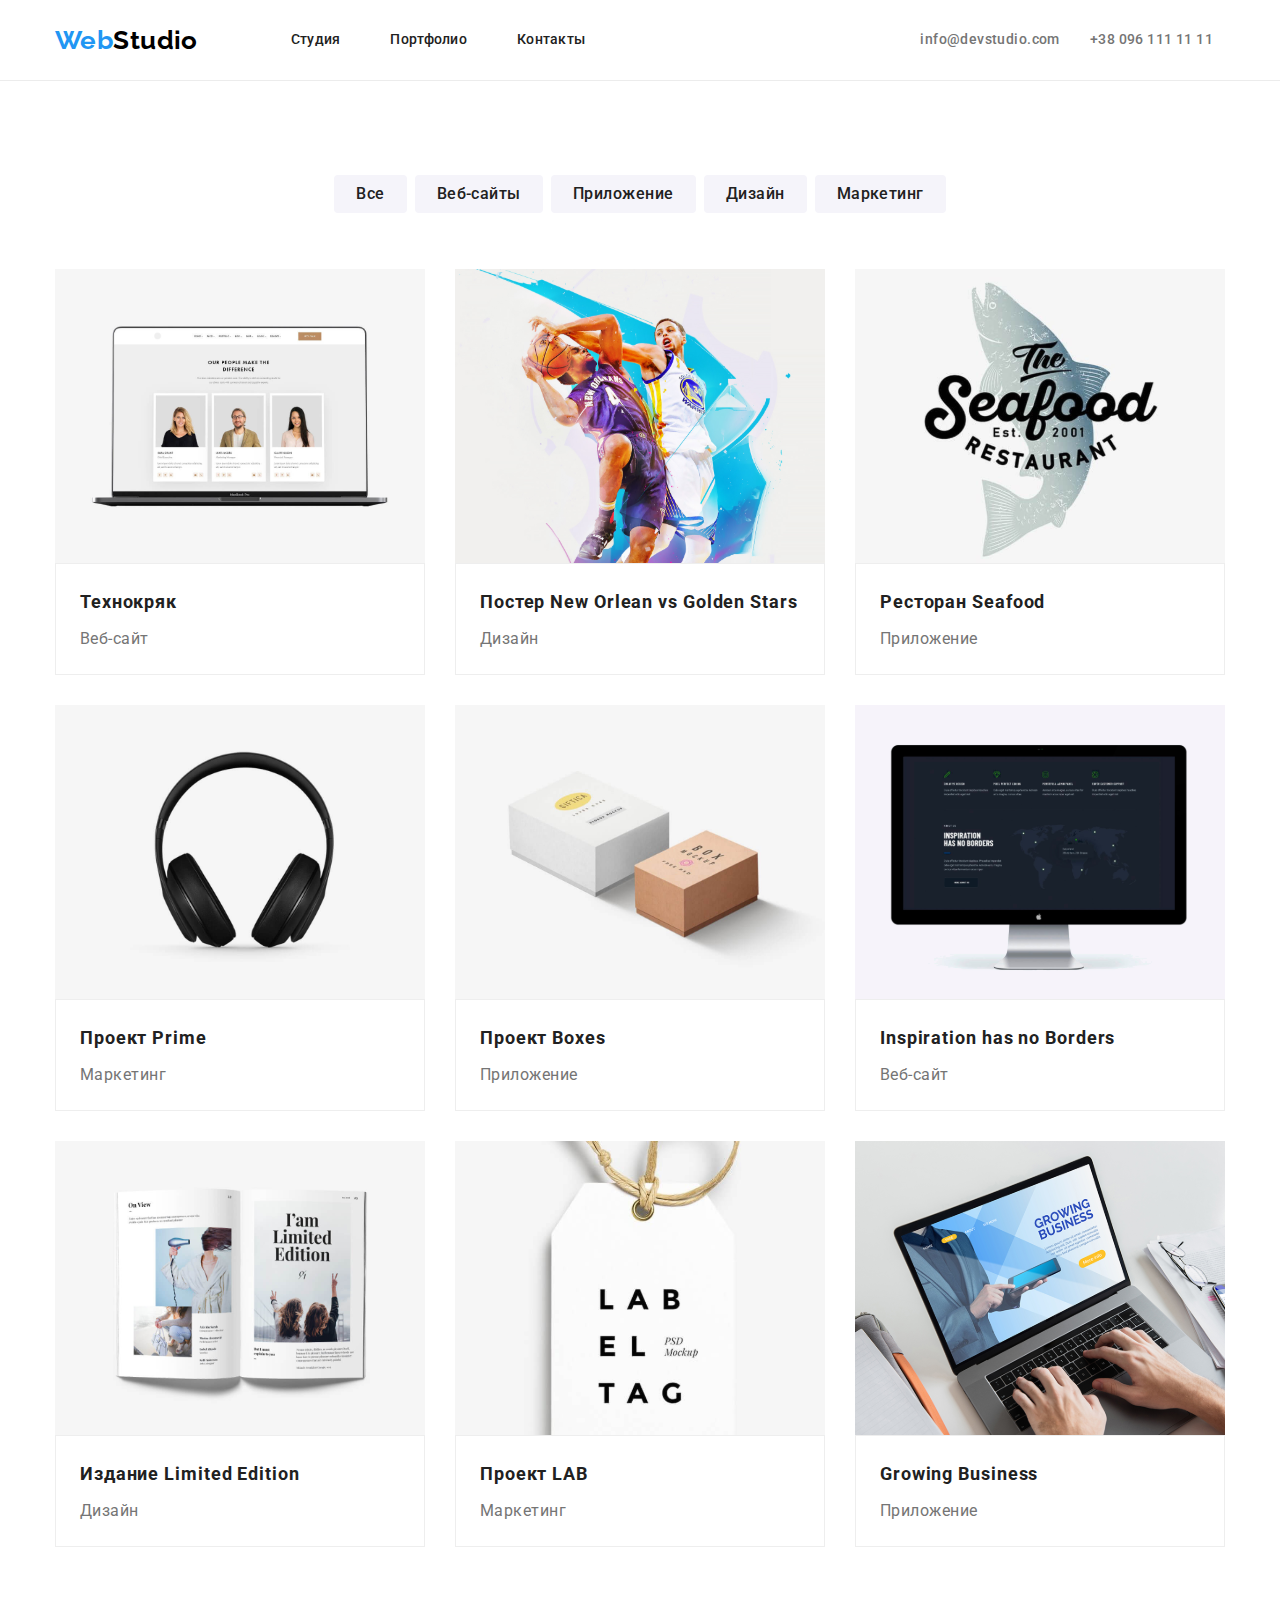
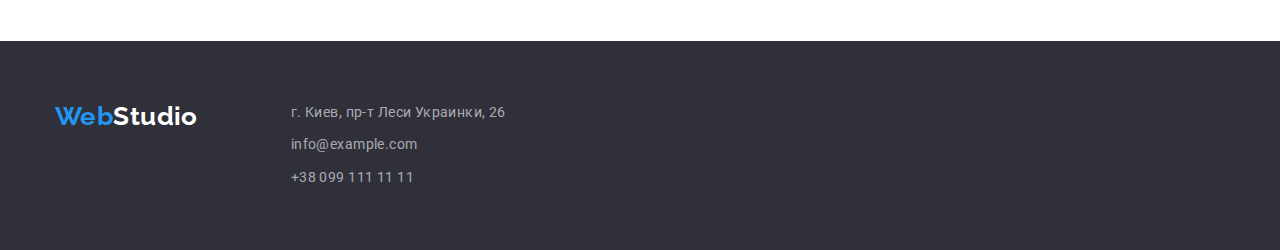
==== portfolio.html @ 69f73928 "Add files via upload" ====
<!DOCTYPE html>
<html lang="ru">
  <head>
    <meta charset="UTF-8" />
    <meta http-equiv="X-UA-Compatible" content="IE=edge" />
    <meta name="viewport" content="width=device-width, initial-scale=1.0" />
    <link rel="stylesheet" href="css/normalize.css" />
    <link
      href="https://fonts.googleapis.com/css2?family=Raleway:wght@700&family=Roboto:wght@400;500;700;900&display=swap"
      rel="stylesheet"
    />
    <link rel="stylesheet" href="./css/style.css" />
    <title>Document</title>
  </head>
  <!--лого-->
  <body>
    <header class="header">
      <div class="container head-container">
        <nav class="nav">
          <a href="./index.html" class="main logo"
            ><span class="logo-style">Web</span><span class="logo-style2">Studio</span></a
          >
          <!--меню-->
          <ul class="nav menu-nav">
            <li class="menu-nav__link">
              <a href="./index.html" class="link nav-link">Студия</a>
            </li>
            <li class="menu-nav__link">
              <a href="./portfolio.html" class="link nav-link">Портфолио</a>
            </li>
            <li class="menu-nav__link">
              <a href="./contacts.html" class="link nav-link">Контакты</a>
            </li>
          </ul>
        </nav>
        <ul class="menu-contacts">
          <li class="contacts-nav__item">
            <a href="mailto:info@devstudio.com" class="link contacts-nav__link">
              info@devstudio.com</a
            >
          </li>
          <li class="contacts-nav__item">
            <a href="tel:+380961111111" class="link contacts-nav__link">+38 096 111 11 11</a>
          </li>
        </ul>
      </div>
    </header>
    <main>
      <section class="section portfolio-nav">
        <div class="container filter-container">
          <ul class="filter list">
            <li class="filter_item"><button type="button" class="button second">Все</button></li>
            <li class="filter_item">
              <button type="button" class="button second">Веб-сайты</button>
            </li>
            <li class="filter_item">
              <button type="button" class="button second">Приложение</button>
            </li>
            <li class="filter_item"><button type="button" class="button second">Дизайн</button></li>
            <li class="filter_item">
              <button type="button" class="button second">Маркетинг</button>
            </li>
          </ul>
          <ul class="product list">
            <li class="product-item">
              <a href class="link link-item">
                <img src="./images/img.svg" width="380" alt="notebook" class="product-img" />
                <div class="product__content">
                  <h2 class="portfolio-main">Технокряк</h2>
                  <p class="portfolio-text">Веб-сайт</p>
                </div>
              </a>
            </li>
            <li class="product-item">
              <a href class="link link-item">
                <img src="./images/img1.svg" width="380" alt="basketball" class="product-img" />
                <div class="product__content">
                  <h2 class="portfolio-main">Постер New Orlean vs Golden Stars</h2>
                  <p class="portfolio-text">Дизайн</p>
                </div>
              </a>
            </li>
            <li class="product-item">
              <a href class="link link-item">
                <img src="./images/img2.svg" width="380" alt="logo rest" class="product-img" />
                <div class="product__content">
                  <h2 class="portfolio-main">Ресторан Seafood</h2>
                  <p class="portfolio-text">Приложение</p>
                </div>
              </a>
            </li>
            <li class="product-item">
              <a href class="link link-item">
                <img src="./images/img3.svg" width="380" alt="pods" class="product-img" />
                <div class="product__content">
                  <h2 class="portfolio-main">Проект Prime</h2>
                  <p class="portfolio-text">Маркетинг</p>
                </div>
              </a>
            </li>
            <li class="product-item">
              <a href class="link link-item">
                <img src="./images/img4.svg" width="380" alt="2 box" class="product-img" />
                <div class="product__content">
                  <h2 class="portfolio-main">Проект Boxes</h2>
                  <p class="portfolio-text">Приложение</p>
                </div>
              </a>
            </li>
            <li class="product-item">
              <a href class="link link-item">
                <img src="./images/img5.svg" width="380" alt="monitor" class="product-img" />
                <div class="product__content">
                  <h2 class="portfolio-main">Inspiration has no Borders</h2>
                  <p class="portfolio-text">Веб-сайт</p>
                </div>
              </a>
            </li>
            <li class="product-item">
              <a href class="link link-item">
                <img src="./images/img6.svg" width="380" alt="book" class="product-img" />
                <div class="product__content">
                  <h2 class="portfolio-main">Издание Limited Edition</h2>
                  <p class="portfolio-text">Дизайн</p>
                </div>
              </a>
            </li>
            <li class="product-item">
              <a href class="link link-item">
                <img src="./images/img7.svg" width="380" alt="lable" class="product-img" />
                <div class="product__content">
                  <h2 class="portfolio-main">Проект LAB</h2>
                  <p class="portfolio-text">Маркетинг</p>
                </div>
              </a>
            </li>
            <li class="product-item">
              <a href class="link link-item">
                <img src="./images/img8.svg " width="380" alt="nootbook" class="product-img" />
                <div class="product__content">
                  <h2 class="portfolio-main">Growing Business</h2>
                  <p class="portfolio-text">Приложение</p>
                </div>
              </a>
            </li>
          </ul>
        </div>
      </section>
    </main>
    <!-- контакты -->
    <footer class="footer-page">
      <div class="container footer-container">
        <a href="./index.html" class="logo logo-second" aria-current="true"
          ><span class="logo-style">Web</span><span class="logo-footer">Studio</span></a
        >
        <address class="address">
          <a
            href="https://goo.gl/maps/JxThb7ZL6yc4Fho2A"
            target="_blank"
            class="link footer-nav__link"
            >г. Киев, пр-т Леси Украинки, 26</a
          >
          <a href="mailto:info@example.com" class="link footer-nav__link">info@example.com</a>
          <a href="tel:+38099111111" class="link footer-nav__lin">+38 099 111 11 11</a>
        </address>
      </div>
    </footer>
  </body>
</html>
---- css/style.css ----
:root {
  --primary-text-color: #212121;
  --secondary-text-color: #757575;
  --accent-color: #2196f3;
  --primary-white-color: #ffffff;
  --footer-text-color: rgba(255, 255, 255, 0.6);
  --site-devs-text-color: rgba(255, 255, 255, 0.4);
  --secondary-bg-color: #f5f4fa;
  --work-title-bg: rgba(47, 48, 58, 0.8);
  --footer-bg-color: #2f303a;
  --clients-logos-bg: #afb1b8;
  --ftr-social-logos-bg: rgba(255, 255, 255, 0.1);
}

/* main */

body {
  font-family: 'Roboto', sans-serif;
  color: var(--primary-text-color);
  font-size: 14px;
  letter-spacing: 0.03em;
  line-height: 1.14;
  font-weight: 400;
  background-color: var(--primary-white-color);
}

h3,
p {
  margin: 0;
}

.list {
  list-style: none;
  margin: 0;
  padding-left: 0;
}

.container {
  margin-left: auto;
  margin-right: auto;
  padding-left: 15px;
  padding-right: 15px;
  width: 1200px;
}

.head-container {
  display: flex;
  align-items: center;
  box-sizing: border-box;
  margin-top: 0;
  padding-top: 0;
  padding-bottom: 0;
}

.nav {
  display: flex;
  align-items: center;
  padding: 0;
}

ul {
  list-style: none;
  padding: 0;
  margin: 0;
}

a {
  text-decoration: none;
}

.link {
  display: block;
  color: var(--primary-text-color);
}

.nav-link {
  display: block;
  padding-top: 32px;
}

.nav-info {
  padding-top: 32px;
  padding-bottom: 32px;
  color: var(--secondary-text-color);
}

.header {
  background-color: var(--primary-white-color);
  border-bottom: 1px solid #ececec;
}

html {
  box-sizing: border-box;
}

*,
*::before,
*::after .menu-nav__link:not(:last-child) {
  margin-right: 50px;
}

svg.main-link {
  width: 16px;
  height: 12px;
}

/* logo */

.logo {
  font-family: 'Raleway', sans-serif;
  font-weight: 700;
  font-size: 26px;
  line-height: 1.19;
  margin-right: 93px;
}

.logo.main.primary {
  font-size: 26px;
  line-height: 1.19;
}

.logo.logo-second {
  font-size: 22px;
  line-height: 1.18;
  color: var(--primary-white-color);
}

.logo .logo-style {
  font-size: 26px;
}

.logo .logo-style {
  color: #2196f3;
}

.logo-style2 {
  color: black;
}

.logo-style2 {
  font-size: 26px;
}

.logo-footer {
  color: white;
  font-size: 26px;
}

/* шапка */

.menu-nav {
  display: flex;
  font-family: Roboto;
  font-style: normal;
  font-weight: 500;
  font-size: 14px;
  line-height: 1.14;
  letter-spacing: 0.02em;
  color: #212121;
  margin-right: 305px;
}

.menu-contacts {
  display: flex;
  text-align: center;
  line-height: 1.14;
  margin-left: auto;
  padding: 0;
  margin: 0;
  align-items: center;
}

.menu-contacts .link {
  color: var(--secondary-text-color);
  font-family: Roboto;
  font-style: normal;
  font-weight: 500;
}

.header-main {
  margin: 0 auto;
  color: white;
  text-align: center;
  font-size: 44px;
  font-weight: 900;
  text-transform: uppercase;
  margin-top: 0px;
  margin-bottom: 30px;
  width: 646px;
}

.button {
  display: inline-block;
  color: white;
  background-color: #2196f3;
  font-size: 16px;
  display: inline-block;
  border: 4px;
  border-color: transparent;
}

.button-primary {
  font-size: 16px;
  background-color: #2196f3;
  box-shadow: 0px 4px 4px rgba(0, 0, 0, 0.15);
  border-radius: 4px;
  text-align: center;
  letter-spacing: 0.06em;
  color: white;
  max-width: 200px;
  margin: 0 auto;
  display: block;
  font-weight: 700;
  padding: 10px 32px;
  box-sizing: border-box;
}

.button.second {
  font-weight: 500;
  line-height: 1.62;
  letter-spacing: 0.03em;
  color: var(--primary-text-color);
  background-color: var(--secondary-bg-color);
}

.nav .link:hover,
.nav .link:focus {
  color: var(--accent-color);
}

.item-link.mail {
  width: 16px;
  height: 12px;
}

.item-link.phone {
  width: 10px;
  height: 16px;
}

.item-link {
  margin-right: 10px;
}
/* features */

.uptitle.title-features {
  color: var(--primary-text-color);
  margin-bottom: 10px;
}

.features-text {
  line-height: 1.71;
  color: var(--secondary-text-color);
}

.uptitle {
  font-size: inherit;
  font-weight: 700;
  text-transform: uppercase;
}

.features-item {
  width: 270px;
}

.features-item:not(:last-child) {
  margin-right: 30px;
}

.features-container {
  box-sizing: border-box;
}

.features-background {
  display: flex;
  margin-bottom: 30px;
  width: 270px;
  height: 120px;
  background-color: #f5f4fa;
  border-radius: 4px;
  justify-content: center;
  align-items: center;
}

.features-background {
  display: flex;
  margin-bottom: 30px;
  width: 270px;
  height: 120px;
  background-color: #f5f4fa;
  border-radius: 4px;
  justify-content: center;
  align-items: center;
}

.features-logotype {
  display: flex;
  width: 65px;
  height: 70px;
}

/* Work */

.uptitle.work-title {
  color: var(--primary-white-color);
  background: var(--work-title-bg);
}

/* section-title */

.section-title {
  margin: 0;
  margin-bottom: 50px;
  margin-left: auto;
  margin-right: auto;
  text-align: center;
  font-size: 36px;
  font-weight: 700;
  line-height: 1.17;
  color: var(--primary-text-color);
}

.section {
  padding-top: 94px;
  padding-bottom: 94px;
}

/*team text */

.team-text {
  text-align: center;
  font-size: 36px;
  font-weight: 700;
  line-height: 1.17;
  color: var(--primary-text-color);
}

/* team */

.team {
  font-size: 16px;
  line-height: 1.19;
  width: 1200px;
  height: 600px;
  left: 0px;
  top: 80px;
  margin-left: auto;
  margin-right: auto;
  padding-top: 200px;
  padding-bottom: 280px;
}

.team .team-members-name {
  font-size: inherit;
  font-weight: 500;
  color: var(--primary-text-color);
}

.team-members-name {
  font-weight: 500;
  font-size: 16px;
  line-height: 1.19;
  text-align: center;
  margin-bottom: 10px;
}

.team .team-members-position {
  color: var(--secondary-text-color);
}

.social-link {
  display: flex;
  margin-right: auto;
  margin-left: auto;
  padding: 0;
  width: 206px;
  height: 44px;
}

.social-link > li {
  margin-right: 10px;
}

.linked {
  display: flex;
  align-items: center;
  width: 44px;
  height: 44px;
  border-radius: 50%;
  background-size: 20px;
  background-repeat: no-repeat;
  background-position: center;
}

/* Адрес */

.address .link {
  font-style: normal;
  line-height: 1.71;
  color: var(--footer-text-color);
}

.address .link.address-item {
  color: white;
}

.button.second:hover,
.button.second:focus {
  color: #ffffff;
}

/* footer */

.footer-page {
  display: flex;
  background-color: #2f303a;
  padding: 60px 0;
}

/* portfolio */

.menu .link {
  color: var(--accent-color);
}

.button .second {
  font-family: Roboto;
  font-style: normal;
  font-weight: 500;
  font-size: 16px;
  line-height: 1.62;
  text-align: center;
  letter-spacing: 0.03em;
}

.portfolio-main {
  margin-top: 0;
  margin-bottom: 4px;
  font-weight: 700;
  color: var(--primary-text-color);

  font-size: 18px;
  line-height: 2;
  letter-spacing: 0.05em;
}

.portfolio-text {
  font-family: Roboto;
  font-style: normal;
  font-weight: normal;
  font-size: 16px;
  line-height: 1.87;
  letter-spacing: 0.03em;
  color: #757575;
}

/* конец портфолио */

.button.second:hover,
.button.second:focus {
  color: var(--primary-white-color);
  background-color: var(--accent-color);
}

.nav-link {
  line-height: 1.14;
}

.menu-nav__link a {
  display: block;
  padding-top: 32px;
  padding-bottom: 32px;
}

.menu-nav__link {
  margin-right: 50px;
}

.menu-nav__link:last-child {
  margin-right: 0;
}

.hero-header {
  background: #2f303a;
  padding: 200px 0;
  background-image: linear-gradient(rgba(47, 48, 58, 0.8), rgba(47, 48, 58, 0.8)),
    url(../images/img-fon.jpg);
}

.features {
  display: flex;
  padding: 0;
  margin-left: auto;
  margin-right: auto;
}

.work {
  display: flex;
  padding-top: 0;
}

.work-list {
  margin-right: 30px;
}

.work-list:last-child {
  margin-right: 0;
}

.work-container {
  box-sizing: border-box;
}

img {
  display: block;
  max-width: 100%;
  height: auto;
}

.contacts-nav__link {
  display: block;
}

.contacts-nav__link:last-child {
  display: flex;
  align-items: center;
  margin-left: 30px;
}

/* team */

.team-member-section {
  display: flex;
  background: #f5f4fa;
  padding-top: 0;
}

.team-list {
  display: flex;
}

.team-item {
  background: #ffffff;
  box-shadow: 0px 2px 1px 0px #00000033, 0px 1px 1px 0px #00000024, 0px 1px 3px 0px #0000001f;
}

.team-list .team-item {
  margin-right: 30px;
}

.team-item:last-child {
  margin-right: 0;
}

.team-name {
  padding: 30px;
  text-align: center;
}

.team-members-position {
  font-size: 16px;
  line-height: 1.187;
  color: var(--secondary-text-color);
  text-align: center;
  margin-bottom: 16px;
}

.member-container {
  padding-top: 94px;
  padding-bottom: 94px;
  box-sizing: border-box;
}

.footer-page .logo {
  display: block;
  color: var(--primary-white-color);
  margin-bottom: 20px;
}


.container.filter-container {
  box-sizing: border-box;
}

/*clients */
.partners-container {
  padding-top: 94px;
  padding-bottom: 94px;
}

.partners {
  display: flex;
  justify-content: space-between;
}

.partners-image {
  display: flex;
}

.partners-link {
  display: flex;
  width: 170px;
  height: 90px;
  border: 1px solid #afb1b8;
  border-radius: 4px;
  justify-content: center;
  align-items: center;
}

/* portfolio */



.filter {
  display: flex;
  justify-content: center;
  margin-right: auto;
  margin-left: auto;
}

.filter {
  margin-bottom: 56px;
}

.filter_item:not(:last-child) {
  margin-right: 8px;
}

.second {
  display: inline-block;
  padding: 6px;
  padding-right: 22px;
  padding-left: 22px;
  border-radius: 4px;
  font-weight: 500;
  line-height: 1.62;
  letter-spacing: 0.03em;
  color: var(--primary-text-color);
  background-color: var(--secondary-bg-color);
}

.product {
  display: flex;
  flex-wrap: wrap;
  align-items: center;
  margin-right: -30px;
  margin-bottom: -30px;
}

.product-item {
  width: 370px;
  width: calc(100% / 3 - 30px);
  margin-right: 30px;
  margin-bottom: 30px;
}

.product__content {
  border: 1px solid #eeeeee;
  padding: 20px 24px;
}

.portfolio-text {
  margin: 0;
  font-size: 16px;
  line-height: 1.87;
  color: var(--secondary-text-color);
}

.contacts-nav__link:hover,
.contacts-nav__link:focus {
  color: var(--accent-color);
}

.footer-nav__link {
  display: block;
  align-items: center;
  margin-bottom: 9px;
}
.footer-nav__link:last-child {
  margin-bottom: 0;
}

.footer-nav__link:hover,
.footer-nav__link:focus {
  color: var(--accent-color);
}

.social-link .linked:hover,
.social-link .linked:focus {
  background-color: var(--accent-color);
}

.social-link .link-logotype {
  display: inline-block;
  fill: var(--border-partners-company-color);
}

.partners-link:hover,
.partners-link:focus {
  border: 1px solid var(--accent-color);
}
.partners-logotype:hover,
.partners-logotype:focus {
  fill: var(--accent-color);
}

.join {
  margin-top: 0;
  margin-bottom: 20px;
  font-weight: 700;
  line-height: 1.14;
  text-transform: uppercase;
  color: var(--main-white-color);
}

.footer-link {
  display: flex;
  justify-content: space-between;
}
.footer-link .linked {
  background-color: rgba(255, 255, 255, 0.1);;
}

.footer-container {
  display: flex;
}

.footer-container p {
  margin-top: 0;
    margin-bottom: 20px;
    font-weight: 700;
    line-height: 1.14;
    text-transform: uppercase;
    color: var(--main-white-color);
}

.link-item:hover, .link-item:focus {
  box-shadow: 1px 4px 6px 0px #00000029,
0px 4px 4px 0px #0000000F,
0px 1px 1px 0px #0000001F;
}
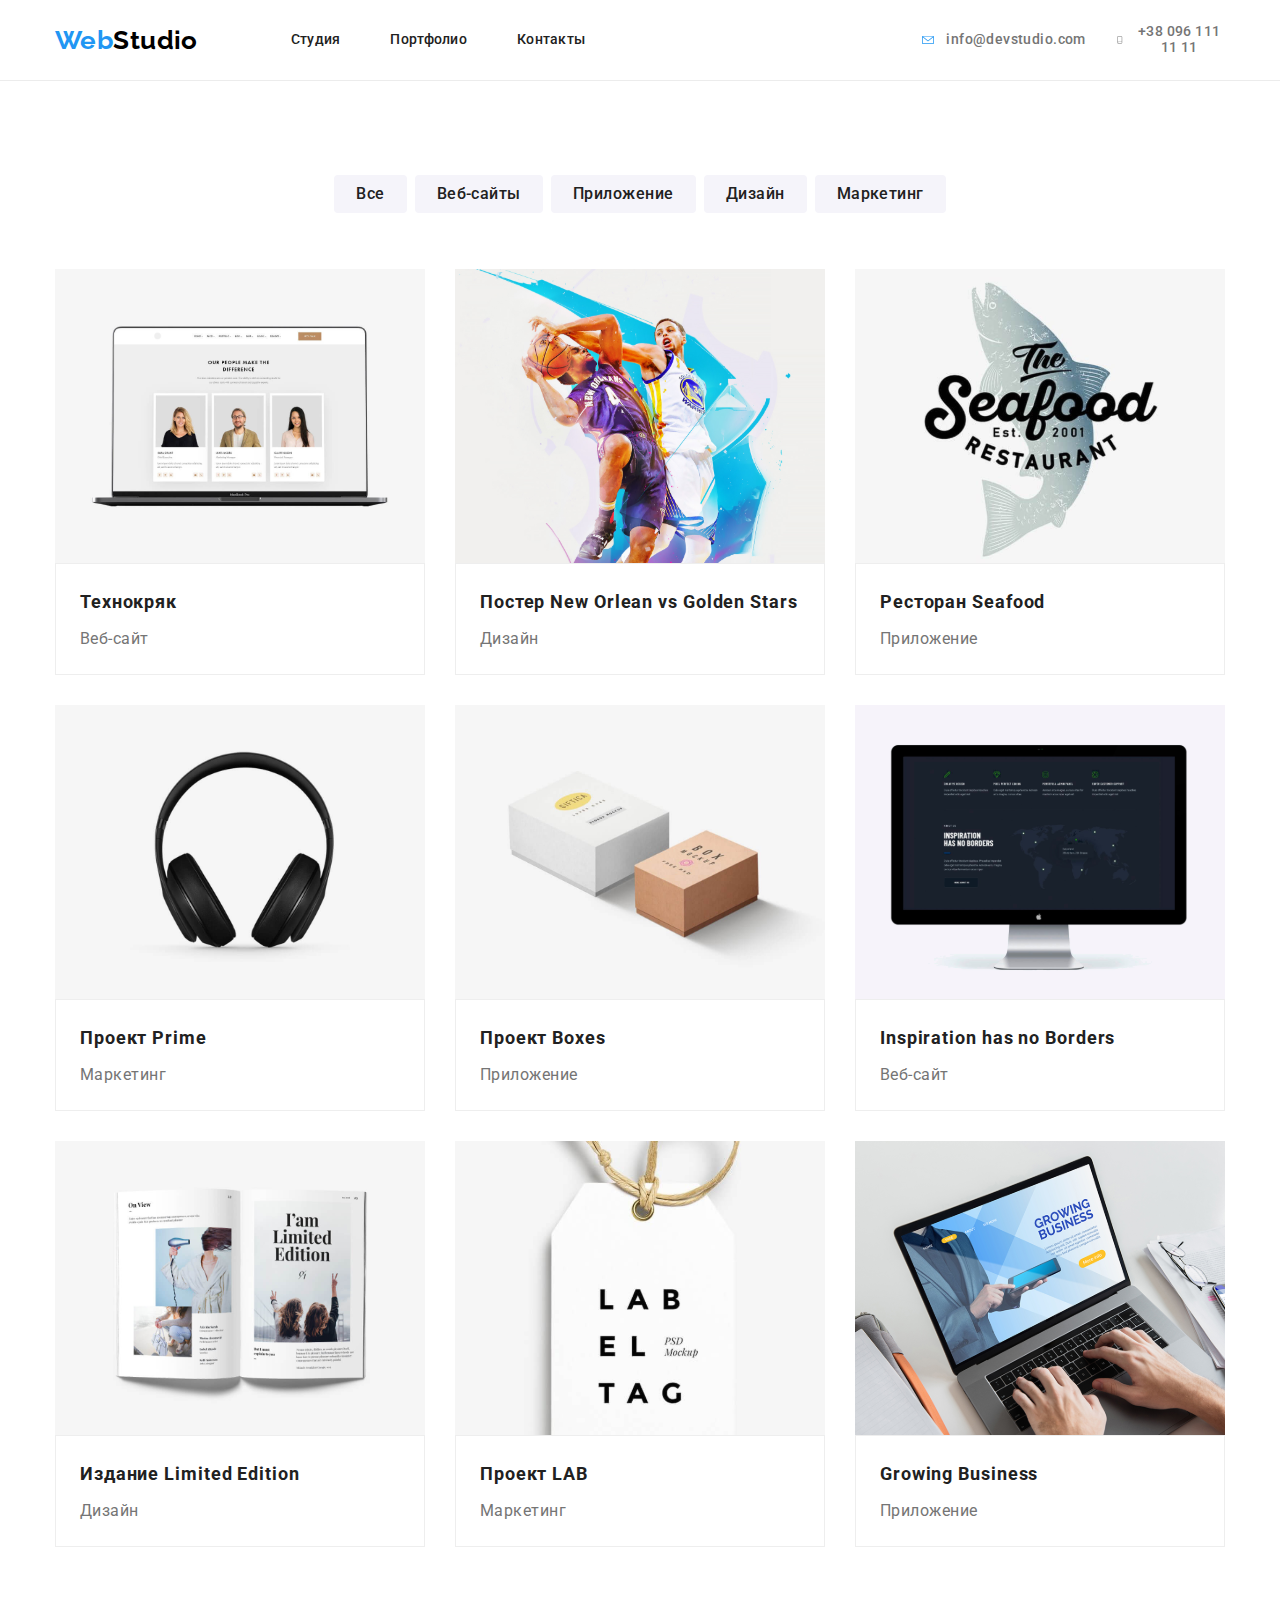
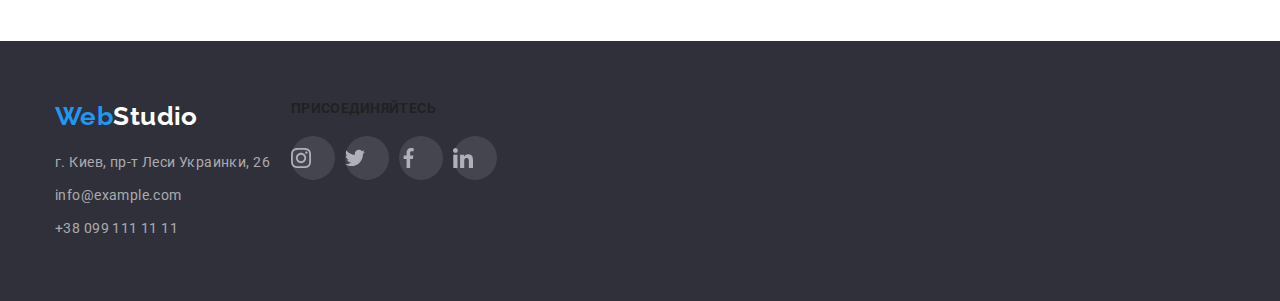
==== commit 8711a4fb: "Add files via upload" ====
--- a/portfolio.html
+++ b/portfolio.html
@@ -32,17 +32,25 @@
               <a href="./contacts.html" class="link nav-link">Контакты</a>
             </li>
           </ul>
+          <ul class="menu-contacts">
+            <li class="contacts-nav__item">
+              <a href="mailto:info@devstudio.com" class="link contacts-nav__link">
+                <svg class="item-link mail">
+                  <use href="images/svg/sprite.svg#icon-mail"></use>
+                </svg>
+                info@devstudio.com</a
+              >
+            </li>
+            <li class="contacts-nav__item">
+              <a href="tel:+380961111111" class="link contacts-nav__link">
+                <svg class="item-link phone">
+                  <use href="images/svg/sprite.svg#icon-phone"></use>
+                </svg>
+                +38 096 111 11 11</a
+              >
+            </li>
+          </ul>
         </nav>
-        <ul class="menu-contacts">
-          <li class="contacts-nav__item">
-            <a href="mailto:info@devstudio.com" class="link contacts-nav__link">
-              info@devstudio.com</a
-            >
-          </li>
-          <li class="contacts-nav__item">
-            <a href="tel:+380961111111" class="link contacts-nav__link">+38 096 111 11 11</a>
-          </li>
-        </ul>
       </div>
     </header>
     <main>
@@ -150,6 +158,7 @@
     <!-- контакты -->
     <footer class="footer-page">
       <div class="container footer-container">
+        <section class="footer-flex">
         <a href="./index.html" class="logo logo-second" aria-current="true"
           ><span class="logo-style">Web</span><span class="logo-footer">Studio</span></a
         >
@@ -161,9 +170,44 @@
             >г. Киев, пр-т Леси Украинки, 26</a
           >
           <a href="mailto:info@example.com" class="link footer-nav__link">info@example.com</a>
-          <a href="tel:+38099111111" class="link footer-nav__lin">+38 099 111 11 11</a>
+          <a href="tel:+38099111111" class="link footer-nav__link">+38 099 111 11 11</a>
         </address>
+        </section>
+      <div class="footer-social">
+        <p>присоединяйтесь</p>
+        <ul class="social-link footer-link">
+
+            <li class="item">
+                <a href="https://instagram.com" class="linked" aria-label="кнопка инстаграм">
+                    <svg class="partners-logotype" width="20" height="20">
+                        <use href="images/svg/sprite.svg#icon-instagram"></use>
+                    </svg>
+                </a>
+            </li>
+            <li class="item">
+                <a href="https://twitter.com" class="linked" aria-label="кнопка твитер">
+                    <svg class="link-icon" width="20" height="20">
+                        <use href="images/svg/sprite.svg#icon-Twitter"></use>
+                    </svg>
+                </a>
+            </li>
+            <li class="item">
+                <a href="https://facebook.com" class="linked" aria-label="кнопка фейсбук">
+                    <svg class="link-icon" width="20" height="20">
+                        <use href="images/svg/sprite.svg#icon-Facebook"></use>
+                    </svg>
+                </a>
+            </li>
+            <li class="item">
+                <a href="https://linkedin.com" class="linked" aria-label="кнопка линкедин">
+                    <svg class="link-icon" width="20" height="20">
+                        <use href="images/svg/sprite.svg#icon-linkedin"></use>
+                    </svg>
+                </a>
+            </li>
+        </ul>
+        </div>
       </div>
-    </footer>
+  </footer>
   </body>
 </html>
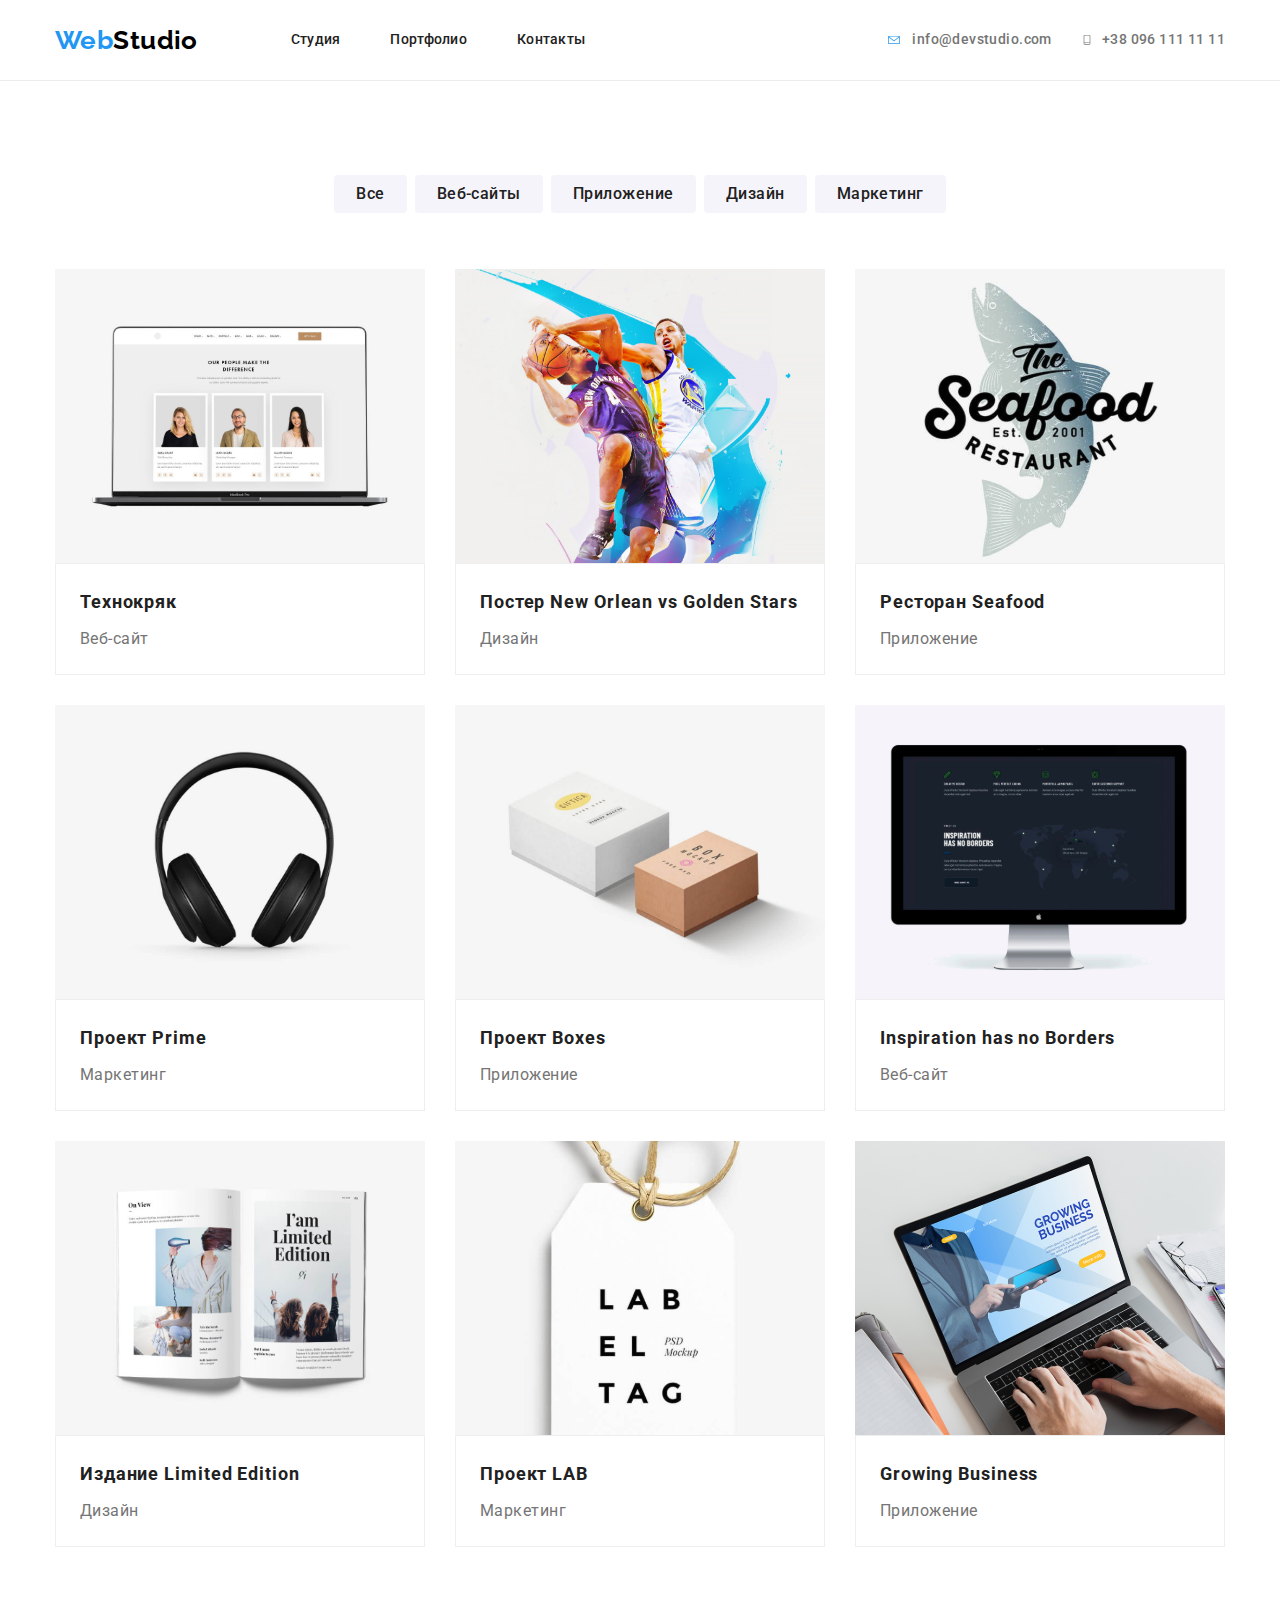
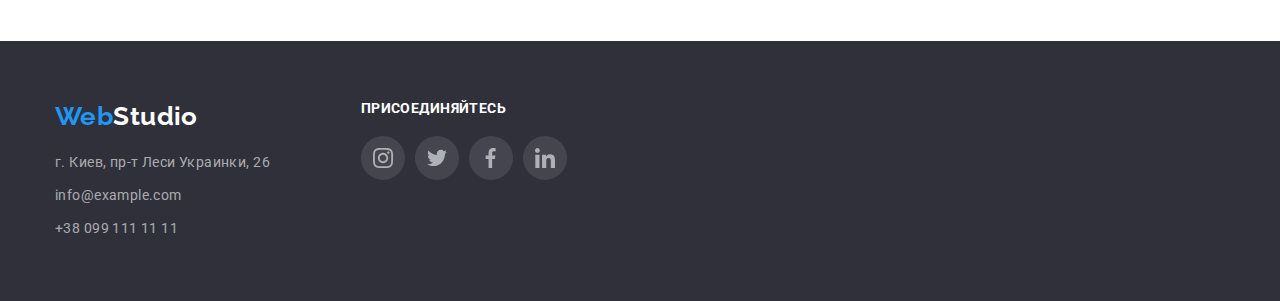
==== commit 1dcbe741: "Add files via upload" ====
--- a/portfolio.html
+++ b/portfolio.html
@@ -159,55 +159,54 @@
     <footer class="footer-page">
       <div class="container footer-container">
         <section class="footer-flex">
-        <a href="./index.html" class="logo logo-second" aria-current="true"
-          ><span class="logo-style">Web</span><span class="logo-footer">Studio</span></a
-        >
-        <address class="address">
-          <a
-            href="https://goo.gl/maps/JxThb7ZL6yc4Fho2A"
-            target="_blank"
-            class="link footer-nav__link"
-            >г. Киев, пр-т Леси Украинки, 26</a
+          <a href="./index.html" class="logo logo-second" aria-current="true"
+            ><span class="logo-style">Web</span><span class="logo-footer">Studio</span></a
           >
-          <a href="mailto:info@example.com" class="link footer-nav__link">info@example.com</a>
-          <a href="tel:+38099111111" class="link footer-nav__link">+38 099 111 11 11</a>
-        </address>
+          <address class="address">
+            <a
+              href="https://goo.gl/maps/JxThb7ZL6yc4Fho2A"
+              target="_blank"
+              class="link footer-nav__link"
+              >г. Киев, пр-т Леси Украинки, 26</a
+            >
+            <a href="mailto:info@example.com" class="link footer-nav__link">info@example.com</a>
+            <a href="tel:+38099111111" class="link footer-nav__link">+38 099 111 11 11</a>
+          </address>
         </section>
-      <div class="footer-social">
-        <p>присоединяйтесь</p>
-        <ul class="social-link footer-link">
-
-            <li class="item">
-                <a href="https://instagram.com" class="linked" aria-label="кнопка инстаграм">
-                    <svg class="partners-logotype" width="20" height="20">
-                        <use href="images/svg/sprite.svg#icon-instagram"></use>
-                    </svg>
-                </a>
-            </li>
-            <li class="item">
-                <a href="https://twitter.com" class="linked" aria-label="кнопка твитер">
-                    <svg class="link-icon" width="20" height="20">
-                        <use href="images/svg/sprite.svg#icon-Twitter"></use>
-                    </svg>
-                </a>
-            </li>
-            <li class="item">
-                <a href="https://facebook.com" class="linked" aria-label="кнопка фейсбук">
-                    <svg class="link-icon" width="20" height="20">
-                        <use href="images/svg/sprite.svg#icon-Facebook"></use>
-                    </svg>
-                </a>
-            </li>
-            <li class="item">
-                <a href="https://linkedin.com" class="linked" aria-label="кнопка линкедин">
-                    <svg class="link-icon" width="20" height="20">
-                        <use href="images/svg/sprite.svg#icon-linkedin"></use>
-                    </svg>
-                </a>
-            </li>
-        </ul>
+        <div class="footer-social">
+          <p>присоединяйтесь</p>
+          <ul class="social-link footer-link">
+            <li class="item">
+              <a href="https://instagram.com" class="linked" aria-label="кнопка инстаграм">
+                <svg class="link-icon" width="20" height="20">
+                  <use href="images/svg/sprite.svg#icon-instagram"></use>
+                </svg>
+              </a>
+            </li>
+            <li class="item">
+              <a href="https://twitter.com" class="linked" aria-label="кнопка твитер">
+                <svg class="link-icon" width="20" height="20">
+                  <use href="images/svg/sprite.svg#icon-Twitter"></use>
+                </svg>
+              </a>
+            </li>
+            <li class="item">
+              <a href="https://facebook.com" class="linked" aria-label="кнопка фейсбук">
+                <svg class="link-icon" width="20" height="20">
+                  <use href="images/svg/sprite.svg#icon-Facebook"></use>
+                </svg>
+              </a>
+            </li>
+            <li class="item">
+              <a href="https://linkedin.com" class="linked" aria-label="кнопка линкедин">
+                <svg class="link-icon" width="20" height="20">
+                  <use href="images/svg/sprite.svg#icon-linkedin"></use>
+                </svg>
+              </a>
+            </li>
+          </ul>
         </div>
       </div>
-  </footer>
+    </footer>
   </body>
 </html>
--- a/css/style.css
+++ b/css/style.css
@@ -43,15 +43,6 @@
   width: 1200px;
 }
 
-.head-container {
-  display: flex;
-  align-items: center;
-  box-sizing: border-box;
-  margin-top: 0;
-  padding-top: 0;
-  padding-bottom: 0;
-}
-
 .nav {
   display: flex;
   align-items: center;
@@ -157,16 +148,12 @@
   line-height: 1.14;
   letter-spacing: 0.02em;
   color: #212121;
-  margin-right: 305px;
 }
 
 .menu-contacts {
   display: flex;
-  text-align: center;
-  line-height: 1.14;
   margin-left: auto;
   padding: 0;
-  margin: 0;
   align-items: center;
 }
 
@@ -483,7 +470,7 @@
 .hero-header {
   background: #2f303a;
   padding: 200px 0;
-  background-image: linear-gradient(rgba(47, 48, 58, 0.8), rgba(47, 48, 58, 0.8)),
+  background-image: linear-gradient(rgba(47, 48, 58, 0.4), rgba(47, 48, 58, 0.4)),
     url(../images/img-fon.jpg);
 }
 
@@ -530,9 +517,10 @@
 /* team */
 
 .team-member-section {
+  padding-top: 94px;
+  padding-bottom: 94px;
   display: flex;
   background: #f5f4fa;
-  padding-top: 0;
 }
 
 .team-list {
@@ -565,18 +553,11 @@
   margin-bottom: 16px;
 }
 
-.member-container {
-  padding-top: 94px;
-  padding-bottom: 94px;
-  box-sizing: border-box;
-}
-
 .footer-page .logo {
   display: block;
   color: var(--primary-white-color);
   margin-bottom: 20px;
 }
-
 
 .container.filter-container {
   box-sizing: border-box;
@@ -608,8 +589,6 @@
 }
 
 /* portfolio */
-
-
 
 .filter {
   display: flex;
@@ -714,11 +693,11 @@
 }
 
 .footer-link {
-  display: flex;
   justify-content: space-between;
 }
 .footer-link .linked {
-  background-color: rgba(255, 255, 255, 0.1);;
+  display: flex;
+  background-color: rgba(255, 255, 255, 0.1);
 }
 
 .footer-container {
@@ -727,15 +706,28 @@
 
 .footer-container p {
   margin-top: 0;
-    margin-bottom: 20px;
-    font-weight: 700;
-    line-height: 1.14;
-    text-transform: uppercase;
-    color: var(--main-white-color);
-}
-
-.link-item:hover, .link-item:focus {
-  box-shadow: 1px 4px 6px 0px #00000029,
-0px 4px 4px 0px #0000000F,
-0px 1px 1px 0px #0000001F;
-}+  margin-bottom: 20px;
+  font-weight: 700;
+  line-height: 1.14;
+  text-transform: uppercase;
+  color: var(--primary-white-color);
+}
+
+.link-item:hover,
+.link-item:focus {
+  box-shadow: 1px 4px 6px 0px #00000029, 0px 4px 4px 0px #0000000f, 0px 1px 1px 0px #0000001f;
+}
+
+.footer-social {
+  margin-left: 70px;
+}
+
+.linked:hover > .link-icon,
+.linked:focus > .link-icon {
+  fill: var(--accent-color);
+}
+
+.link-icon {
+  margin-left: auto;
+  margin-right: auto;
+}
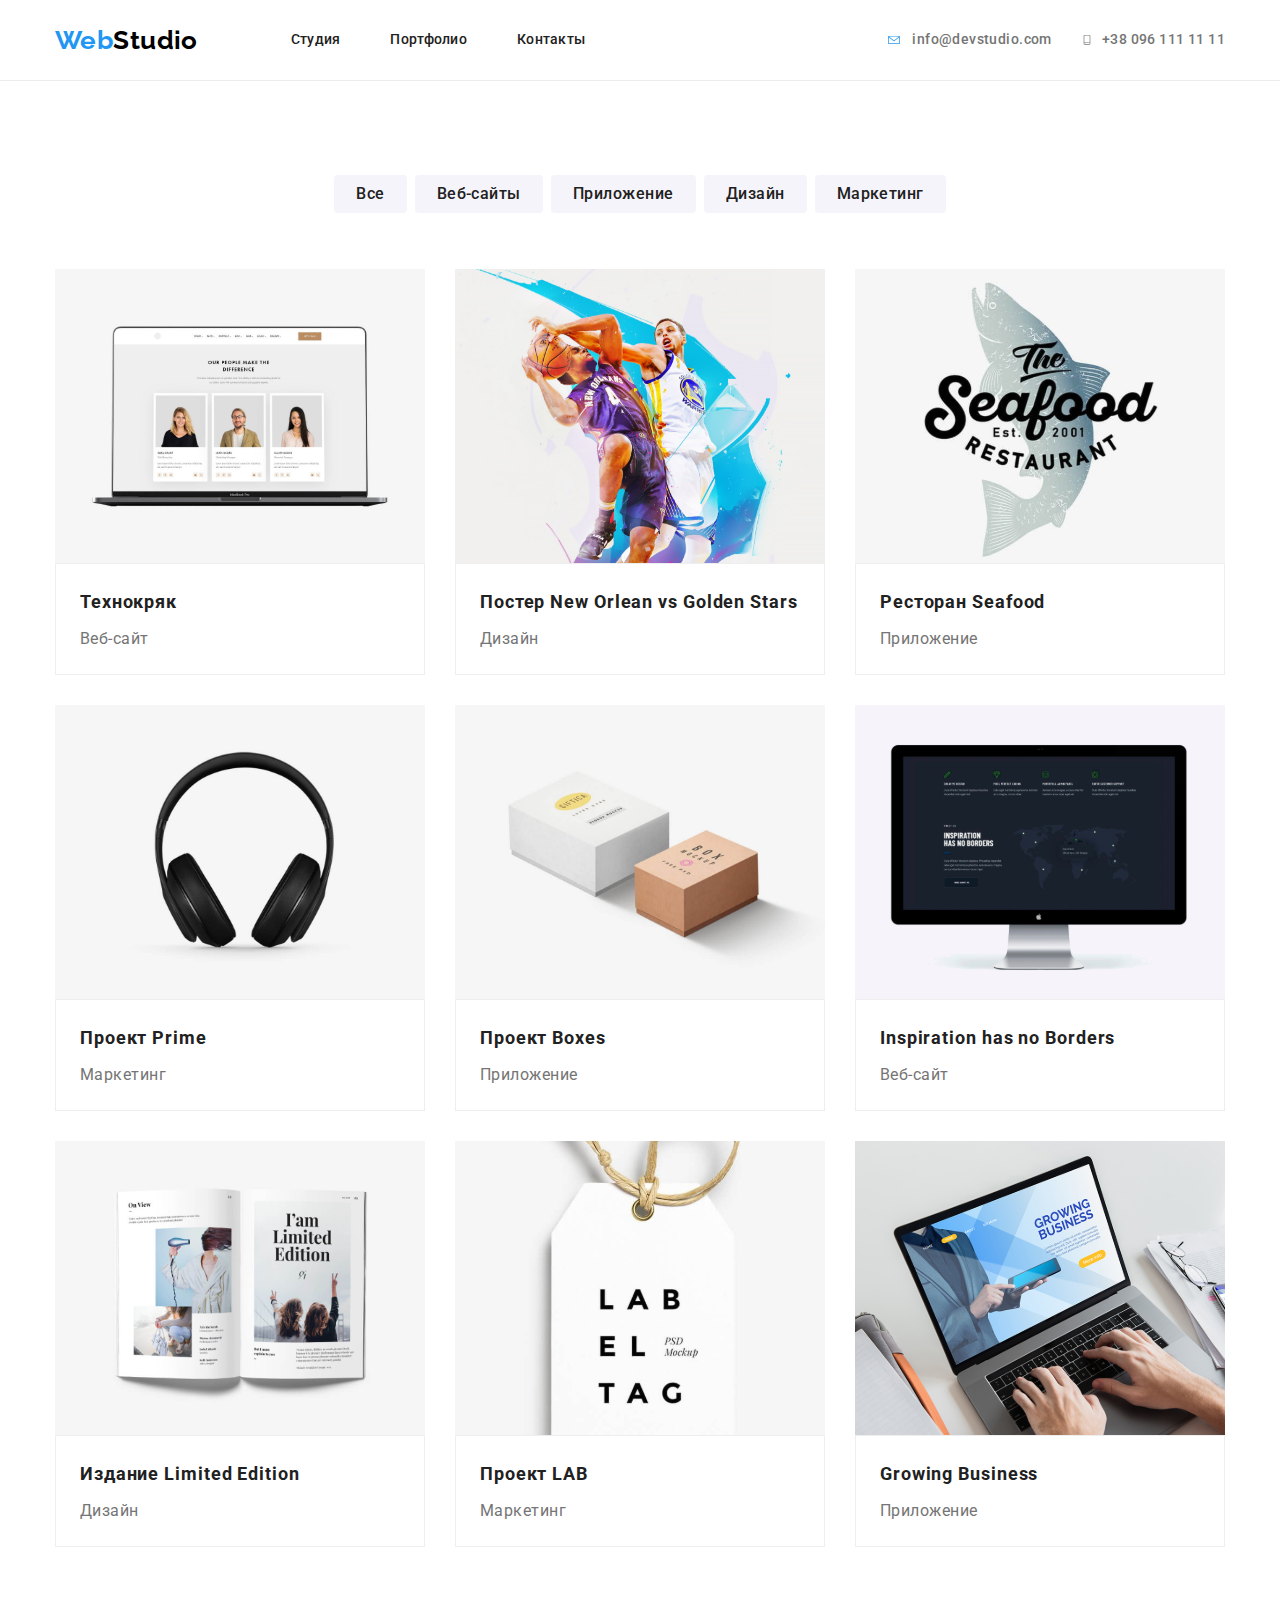
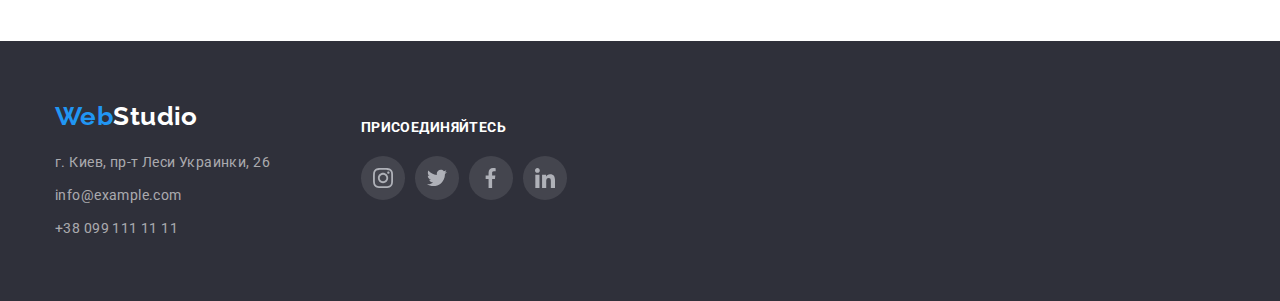
==== commit dec40271: "Add files via upload" ====
--- a/portfolio.html
+++ b/portfolio.html
@@ -159,6 +159,7 @@
     <footer class="footer-page">
       <div class="container footer-container">
         <section class="footer-flex">
+          <!--скрытый h2-->
           <a href="./index.html" class="logo logo-second" aria-current="true"
             ><span class="logo-style">Web</span><span class="logo-footer">Studio</span></a
           >
@@ -167,14 +168,15 @@
               href="https://goo.gl/maps/JxThb7ZL6yc4Fho2A"
               target="_blank"
               class="link footer-nav__link"
-              >г. Киев, пр-т Леси Украинки, 26</a
+            >
+              г. Киев, пр-т Леси Украинки, 26</a
             >
             <a href="mailto:info@example.com" class="link footer-nav__link">info@example.com</a>
             <a href="tel:+38099111111" class="link footer-nav__link">+38 099 111 11 11</a>
           </address>
         </section>
         <div class="footer-social">
-          <p>присоединяйтесь</p>
+          <h2 class="join">присоединяйтесь</h2>
           <ul class="social-link footer-link">
             <li class="item">
               <a href="https://instagram.com" class="linked" aria-label="кнопка инстаграм">
--- a/css/style.css
+++ b/css/style.css
@@ -674,6 +674,11 @@
   fill: var(--border-partners-company-color);
 }
 
+.link-logotype {
+  margin-left: auto;
+  margin-right: auto;
+}
+
 .partners-link:hover,
 .partners-link:focus {
   border: 1px solid var(--accent-color);
@@ -684,12 +689,15 @@
 }
 
 .join {
-  margin-top: 0;
-  margin-bottom: 20px;
+  padding-top: 8px;
+  padding-bottom: 20px;
+  margin-bottom: 0px;
+  color: white;
   font-weight: 700;
+  font-size: 14px;
   line-height: 1.14;
   text-transform: uppercase;
-  color: var(--main-white-color);
+  text-align: left;
 }
 
 .footer-link {
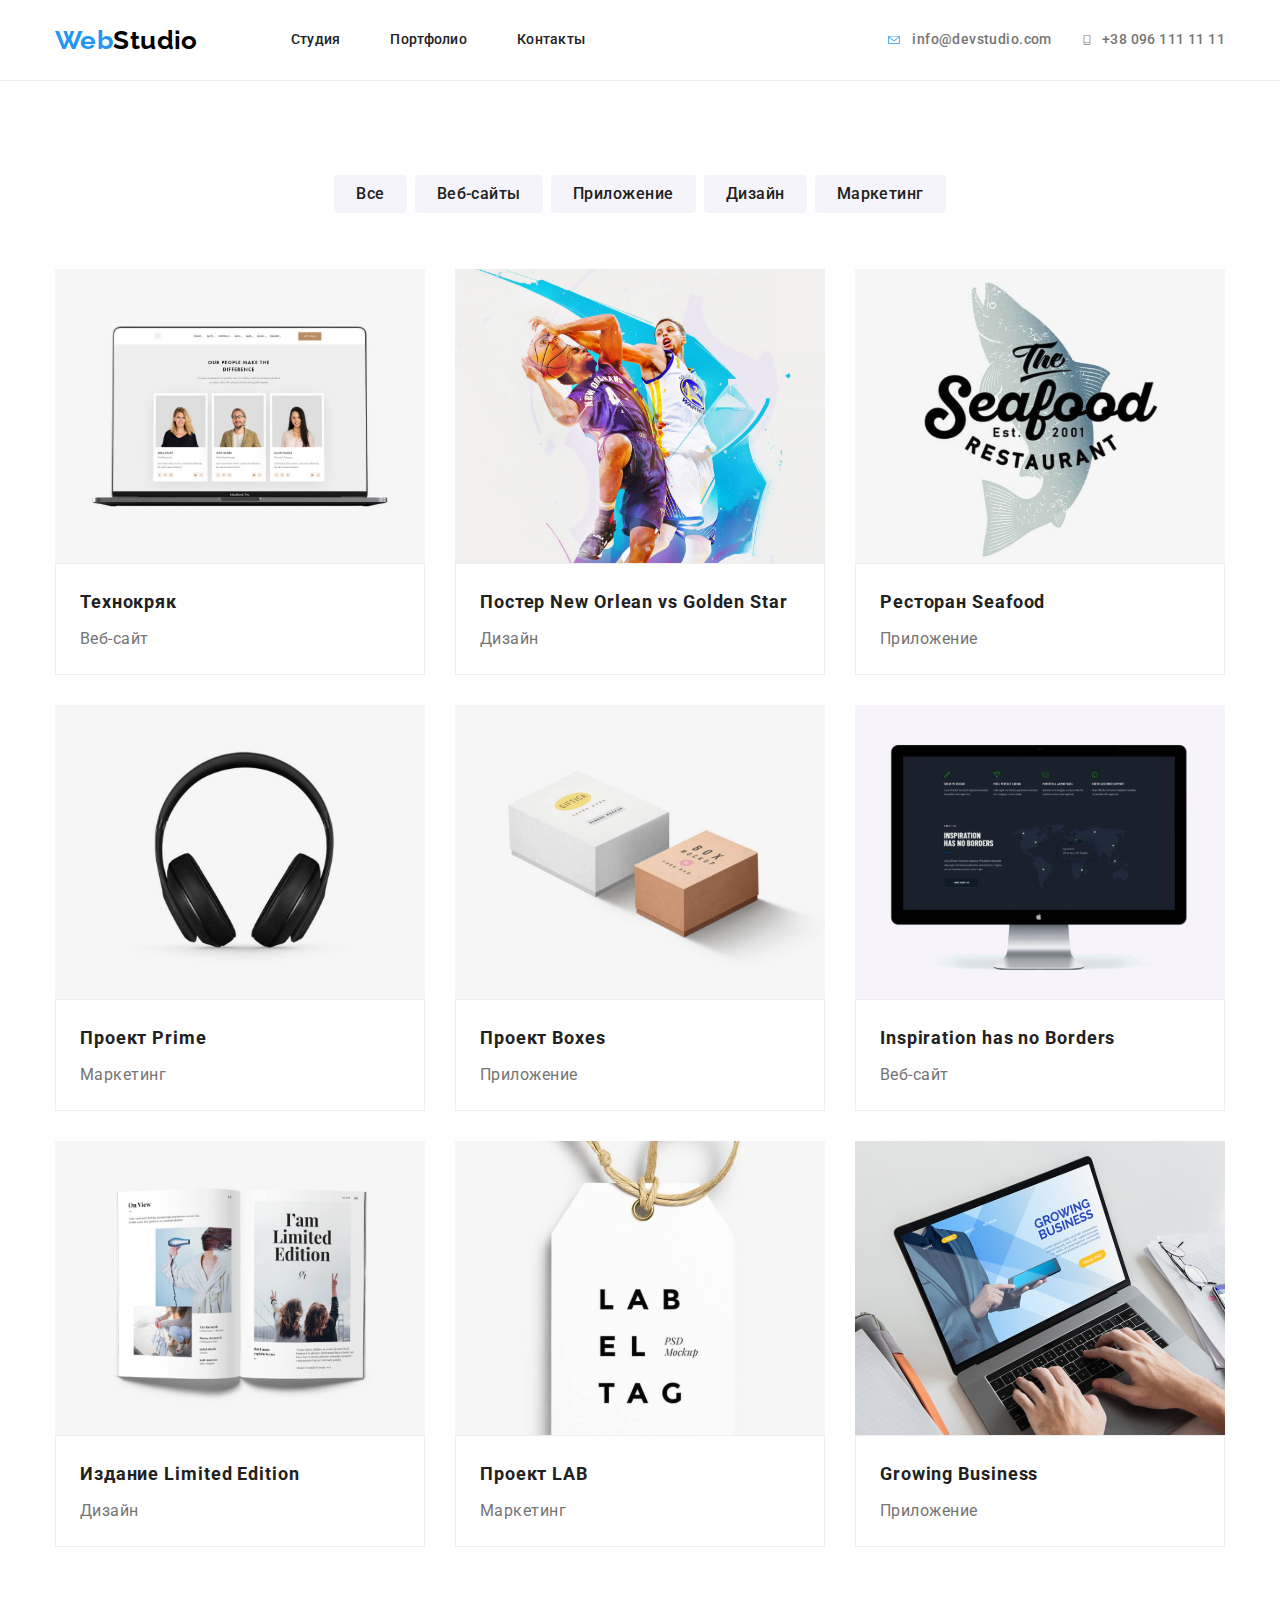
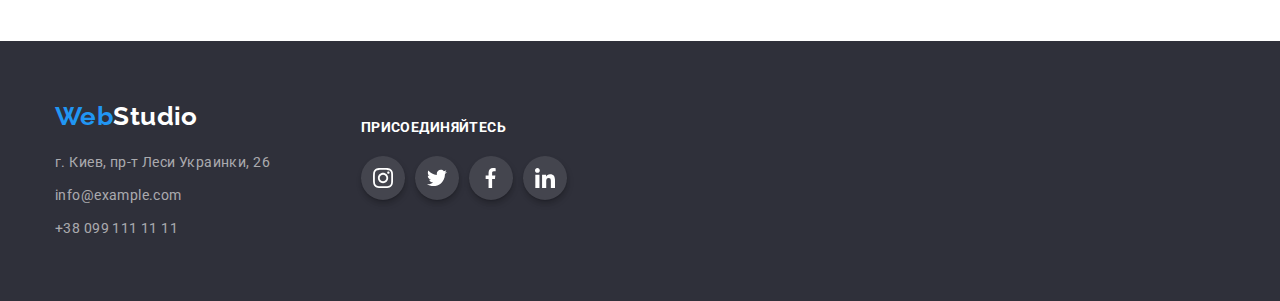
==== commit 51d9b5ed: "Add files via upload" ====
--- a/portfolio.html
+++ b/portfolio.html
@@ -71,85 +71,130 @@
           </ul>
           <ul class="product list">
             <li class="product-item">
-              <a href class="link link-item">
+              <div class="overlay">
                 <img src="./images/img.svg" width="380" alt="notebook" class="product-img" />
-                <div class="product__content">
-                  <h2 class="portfolio-main">Технокряк</h2>
-                  <p class="portfolio-text">Веб-сайт</p>
-                </div>
-              </a>
-            </li>
-            <li class="product-item">
-              <a href class="link link-item">
+                <p class="text-card">
+                  Технокряк это современная площадка распространения коронавируса. Компании
+                  используют эту платформу для цифрового шпионажа и атак на защищённые сервера
+                  конкурентов.
+                </p>
+              </div>
+              <div class="product__content">
+                <h2 class="portfolio-main">Технокряк</h2>
+                <p class="portfolio-text">Веб-сайт</p>
+              </div>
+            </li>
+            <li class="product-item">
+              <div class="overlay">
                 <img src="./images/img1.svg" width="380" alt="basketball" class="product-img" />
-                <div class="product__content">
-                  <h2 class="portfolio-main">Постер New Orlean vs Golden Stars</h2>
-                  <p class="portfolio-text">Дизайн</p>
-                </div>
-              </a>
-            </li>
-            <li class="product-item">
-              <a href class="link link-item">
+                <p class="text-card">
+                  Технокряк это современная площадка распространения коронавируса. Компании
+                  используют эту платформу для цифрового шпионажа и атак на защищённые сервера
+                  конкурентов.
+                </p>
+              </div>
+              <div class="product__content">
+                <h2 class="portfolio-main">Постер New Orlean vs Golden Star</h2>
+                <p class="portfolio-text">Дизайн</p>
+              </div>
+            </li>
+            <li class="product-item">
+              <div class="overlay">
                 <img src="./images/img2.svg" width="380" alt="logo rest" class="product-img" />
-                <div class="product__content">
-                  <h2 class="portfolio-main">Ресторан Seafood</h2>
-                  <p class="portfolio-text">Приложение</p>
-                </div>
-              </a>
-            </li>
-            <li class="product-item">
-              <a href class="link link-item">
+                <p class="text-card">
+                  Технокряк это современная площадка распространения коронавируса. Компании
+                  используют эту платформу для цифрового шпионажа и атак на защищённые сервера
+                  конкурентов.
+                </p>
+              </div>
+              <div class="product__content">
+                <h2 class="portfolio-main">Ресторан Seafood</h2>
+                <p class="portfolio-text">Приложение</p>
+              </div>
+            </li>
+            <li class="product-item">
+              <div class="overlay">
                 <img src="./images/img3.svg" width="380" alt="pods" class="product-img" />
-                <div class="product__content">
-                  <h2 class="portfolio-main">Проект Prime</h2>
-                  <p class="portfolio-text">Маркетинг</p>
-                </div>
-              </a>
-            </li>
-            <li class="product-item">
-              <a href class="link link-item">
+                <p class="text-card">
+                  Технокряк это современная площадка распространения коронавируса. Компании
+                  используют эту платформу для цифрового шпионажа и атак на защищённые сервера
+                  конкурентов.
+                </p>
+              </div>
+              <div class="product__content">
+                <h2 class="portfolio-main">Проект Prime</h2>
+                <p class="portfolio-text">Маркетинг</p>
+              </div>
+            </li>
+            <li class="product-item">
+              <div class="overlay">
                 <img src="./images/img4.svg" width="380" alt="2 box" class="product-img" />
-                <div class="product__content">
-                  <h2 class="portfolio-main">Проект Boxes</h2>
-                  <p class="portfolio-text">Приложение</p>
-                </div>
-              </a>
-            </li>
-            <li class="product-item">
-              <a href class="link link-item">
+                <p class="text-card">
+                  Технокряк это современная площадка распространения коронавируса. Компании
+                  используют эту платформу для цифрового шпионажа и атак на защищённые сервера
+                  конкурентов.
+                </p>
+              </div>
+              <div class="product__content">
+                <h2 class="portfolio-main">Проект Boxes</h2>
+                <p class="portfolio-text">Приложение</p>
+              </div>
+            </li>
+            <li class="product-item">
+              <div class="overlay">
                 <img src="./images/img5.svg" width="380" alt="monitor" class="product-img" />
-                <div class="product__content">
-                  <h2 class="portfolio-main">Inspiration has no Borders</h2>
-                  <p class="portfolio-text">Веб-сайт</p>
-                </div>
-              </a>
-            </li>
-            <li class="product-item">
-              <a href class="link link-item">
+                <p class="text-card">
+                  Технокряк это современная площадка распространения коронавируса. Компании
+                  используют эту платформу для цифрового шпионажа и атак на защищённые сервера
+                  конкурентов.
+                </p>
+              </div>
+              <div class="product__content">
+                <h2 class="portfolio-main">Inspiration has no Borders</h2>
+                <p class="portfolio-text">Веб-сайт</p>
+              </div>
+            </li>
+            <li class="product-item">
+              <div class="overlay">
                 <img src="./images/img6.svg" width="380" alt="book" class="product-img" />
-                <div class="product__content">
-                  <h2 class="portfolio-main">Издание Limited Edition</h2>
-                  <p class="portfolio-text">Дизайн</p>
-                </div>
-              </a>
-            </li>
-            <li class="product-item">
-              <a href class="link link-item">
+                <p class="text-card">
+                  Технокряк это современная площадка распространения коронавируса. Компании
+                  используют эту платформу для цифрового шпионажа и атак на защищённые сервера
+                  конкурентов.
+                </p>
+              </div>
+              <div class="product__content">
+                <h2 class="portfolio-main">Издание Limited Edition</h2>
+                <p class="portfolio-text">Дизайн</p>
+              </div>
+            </li>
+            <li class="product-item">
+              <div class="overlay">
                 <img src="./images/img7.svg" width="380" alt="lable" class="product-img" />
-                <div class="product__content">
-                  <h2 class="portfolio-main">Проект LAB</h2>
-                  <p class="portfolio-text">Маркетинг</p>
-                </div>
-              </a>
-            </li>
-            <li class="product-item">
-              <a href class="link link-item">
+                <p class="text-card">
+                  Технокряк это современная площадка распространения коронавируса. Компании
+                  используют эту платформу для цифрового шпионажа и атак на защищённые сервера
+                  конкурентов.
+                </p>
+              </div>
+              <div class="product__content">
+                <h2 class="portfolio-main">Проект LAB</h2>
+                <p class="portfolio-text">Маркетинг</p>
+              </div>
+            </li>
+            <li class="product-item">
+              <div class="overlay">
                 <img src="./images/img8.svg " width="380" alt="nootbook" class="product-img" />
-                <div class="product__content">
-                  <h2 class="portfolio-main">Growing Business</h2>
-                  <p class="portfolio-text">Приложение</p>
-                </div>
-              </a>
+                <p class="text-card">
+                  Технокряк это современная площадка распространения коронавируса. Компании
+                  используют эту платформу для цифрового шпионажа и атак на защищённые сервера
+                  конкурентов.
+                </p>
+              </div>
+              <div class="product__content">
+                <h2 class="portfolio-main">Growing Business</h2>
+                <p class="portfolio-text">Приложение</p>
+              </div>
             </li>
           </ul>
         </div>
--- a/css/style.css
+++ b/css/style.css
@@ -10,6 +10,8 @@
   --footer-bg-color: #2f303a;
   --clients-logos-bg: #afb1b8;
   --ftr-social-logos-bg: rgba(255, 255, 255, 0.1);
+  --transition-duration: 250ms;
+  --transition-timing-function: cubic-bezier(0.4, 0, 0.2, 1);
 }
 
 /* main */
@@ -213,6 +215,9 @@
 .nav .link:hover,
 .nav .link:focus {
   color: var(--accent-color);
+  transition-property: opacity;
+  transition-duration: var(--transition-duration);
+  transition-timing-function: var(--transition-timing-function);
 }
 
 .item-link.mail {
@@ -228,6 +233,9 @@
 .item-link {
   margin-right: 10px;
 }
+
+/* подчеркивание нав */
+
 /* features */
 
 .uptitle.title-features {
@@ -393,6 +401,9 @@
 
 .button.second:hover,
 .button.second:focus {
+  transition-property: opacity;
+  transition-duration: var(--transition-duration);
+  transition-timing-function: var(--transition-timing-function);
   color: #ffffff;
 }
 
@@ -447,10 +458,32 @@
 .button.second:focus {
   color: var(--primary-white-color);
   background-color: var(--accent-color);
+  transition-property: opacity;
+  transition-duration: var(--transition-duration);
+  transition-timing-function: var(--transition-timing-function);
 }
 
 .nav-link {
+  position: relative;
   line-height: 1.14;
+}
+
+.nav-link::after {
+  content: '';
+  left: 0;
+  bottom: 0;
+  position: absolute;
+  display: block;
+  width: 100%;
+  height: 4px;
+  background-color: #2196f3;
+
+  opacity: 0;
+  transition: opacity 250ms var(--transition-timing-function);
+}
+
+.nav-link:hover::after {
+  opacity: 1;
 }
 
 .menu-nav__link a {
@@ -582,6 +615,7 @@
   display: flex;
   width: 170px;
   height: 90px;
+  fill: var(--clients-logos-bg);
   border: 1px solid #afb1b8;
   border-radius: 4px;
   justify-content: center;
@@ -624,6 +658,7 @@
   align-items: center;
   margin-right: -30px;
   margin-bottom: -30px;
+  overflow: hidden;
 }
 
 .product-item {
@@ -633,6 +668,10 @@
   margin-bottom: 30px;
 }
 
+.product-item:hover .text-card {
+  transform: translateY(0);
+}
+
 .product__content {
   border: 1px solid #eeeeee;
   padding: 20px 24px;
@@ -648,6 +687,9 @@
 .contacts-nav__link:hover,
 .contacts-nav__link:focus {
   color: var(--accent-color);
+  transition-property: opacity;
+  transition-duration: var(--transition-duration);
+  transition-timing-function: var(--transition-timing-function);
 }
 
 .footer-nav__link {
@@ -661,17 +703,15 @@
 
 .footer-nav__link:hover,
 .footer-nav__link:focus {
+  transition-property: opacity;
+  transition-duration: var(--transition-duration);
+  transition-timing-function: var(--transition-timing-function);
   color: var(--accent-color);
-}
-
-.social-link .linked:hover,
-.social-link .linked:focus {
-  background-color: var(--accent-color);
 }
 
 .social-link .link-logotype {
   display: inline-block;
-  fill: var(--border-partners-company-color);
+  fill: var(--clients-logos-bg);
 }
 
 .link-logotype {
@@ -681,17 +721,21 @@
 
 .partners-link:hover,
 .partners-link:focus {
+  transition-property: opacity;
+  transition-duration: var(--transition-duration);
+  transition-timing-function: var(--transition-timing-function);
   border: 1px solid var(--accent-color);
-}
-.partners-logotype:hover,
-.partners-logotype:focus {
   fill: var(--accent-color);
+}
+.partners-logotype:hover {
+  transition-property: opacity;
+  transition-duration: var(--transition-duration);
+  transition-timing-function: var(--transition-timing-function);
 }
 
 .join {
   padding-top: 8px;
-  padding-bottom: 20px;
-  margin-bottom: 0px;
+  margin-bottom: 20px;
   color: white;
   font-weight: 700;
   font-size: 14px;
@@ -704,8 +748,18 @@
   justify-content: space-between;
 }
 .footer-link .linked {
+  box-shadow: 1px 4px 6px 0px #00000029, 0px 4px 4px 0px #0000000f, 0px 1px 1px 0px #0000001f;
   display: flex;
   background-color: rgba(255, 255, 255, 0.1);
+
+  transition-property: background-color;
+  transition-duration: var(--transition-duration);
+  transition-timing-function: var(--transition-timing-function);
+}
+
+.social-link .linked:hover,
+.social-link .linked:focus {
+  background-color: var(--accent-color);
 }
 
 .footer-container {
@@ -721,21 +775,97 @@
   color: var(--primary-white-color);
 }
 
-.link-item:hover,
-.link-item:focus {
-  box-shadow: 1px 4px 6px 0px #00000029, 0px 4px 4px 0px #0000000f, 0px 1px 1px 0px #0000001f;
+.link-icon:hover,
+.link-icon:focus {
+  transition-property: opacity;
+  transition-duration: var(--transition-duration);
+  transition-timing-function: var(--transition-timing-function);
 }
 
 .footer-social {
   margin-left: 70px;
-}
-
-.linked:hover > .link-icon,
-.linked:focus > .link-icon {
-  fill: var(--accent-color);
 }
 
 .link-icon {
   margin-left: auto;
   margin-right: auto;
 }
+/* окно */
+
+.backdrop.is-hidden {
+  visibility: hidden;
+  opacity: 0;
+  pointer-events: none;
+}
+
+.backdrop {
+  position: fixed;
+  top: 0;
+  left: 0;
+  width: 100%;
+  height: 100%;
+  background-color: rgba(0, 0, 0, 0.2);
+  transition-property: opacity;
+  transition-duration: var(--transition-duration);
+  transition-timing-function: var(--transition-timing-function);
+}
+
+.modal {
+  position: absolute;
+  top: 50%;
+  left: 50%;
+  transform: translateX(-50%) translateY(-50%);
+  width: 528px;
+  height: 581px;
+  background-color: var(--primary-white-color);
+  box-shadow: 0px 1px 3px rgba(0, 0, 0, 0.12), 0px 1px 1px rgba(0, 0, 0, 0.14),
+    0px 2px 1px rgba(0, 0, 0, 0.2);
+  border-radius: 4px;
+  transition-property: transform;
+  transition-duration: var(--transition-duration);
+  transition-timing-function: var(--transition-timing-function);
+}
+.button-close {
+  position: absolute;
+  top: 8px;
+  right: 8px;
+  background-color: rgba(0, 0, 0, 0);
+  border: 1px solid currentColor;
+  width: 30px;
+  height: 30px;
+  border-radius: 50%;
+  color: rgba(0, 0, 0, 0.1);
+  cursor: pointer;
+  transition-property: color;
+  transition-duration: var(--transition-duration);
+  transition-timing-function: var(--transition-timing-function);
+}
+
+.social-link .linked:hover > .link-logotype,
+.social-link .linked:focus > .link-logotype {
+  fill: var(--primary-white-color);
+}
+
+.footer-link .link-icon {
+  fill: var(--primary-white-color);
+}
+
+.overlay {
+  position: relative;
+  overflow: hidden;
+}
+
+.overlay .text-card {
+  position: absolute;
+  top: 0;
+  right: 0;
+  font-size: 18px;
+  line-height: 1.55;
+  color: var(--primary-white-color);
+  margin: 0;
+  padding: 63px 24px;
+  opacity: 1;
+  background-color: rgba(33, 150, 243, 0.9);
+  transform: translateY(101%);
+  transition: transform 250ms var(--transition-timing-function);
+}
